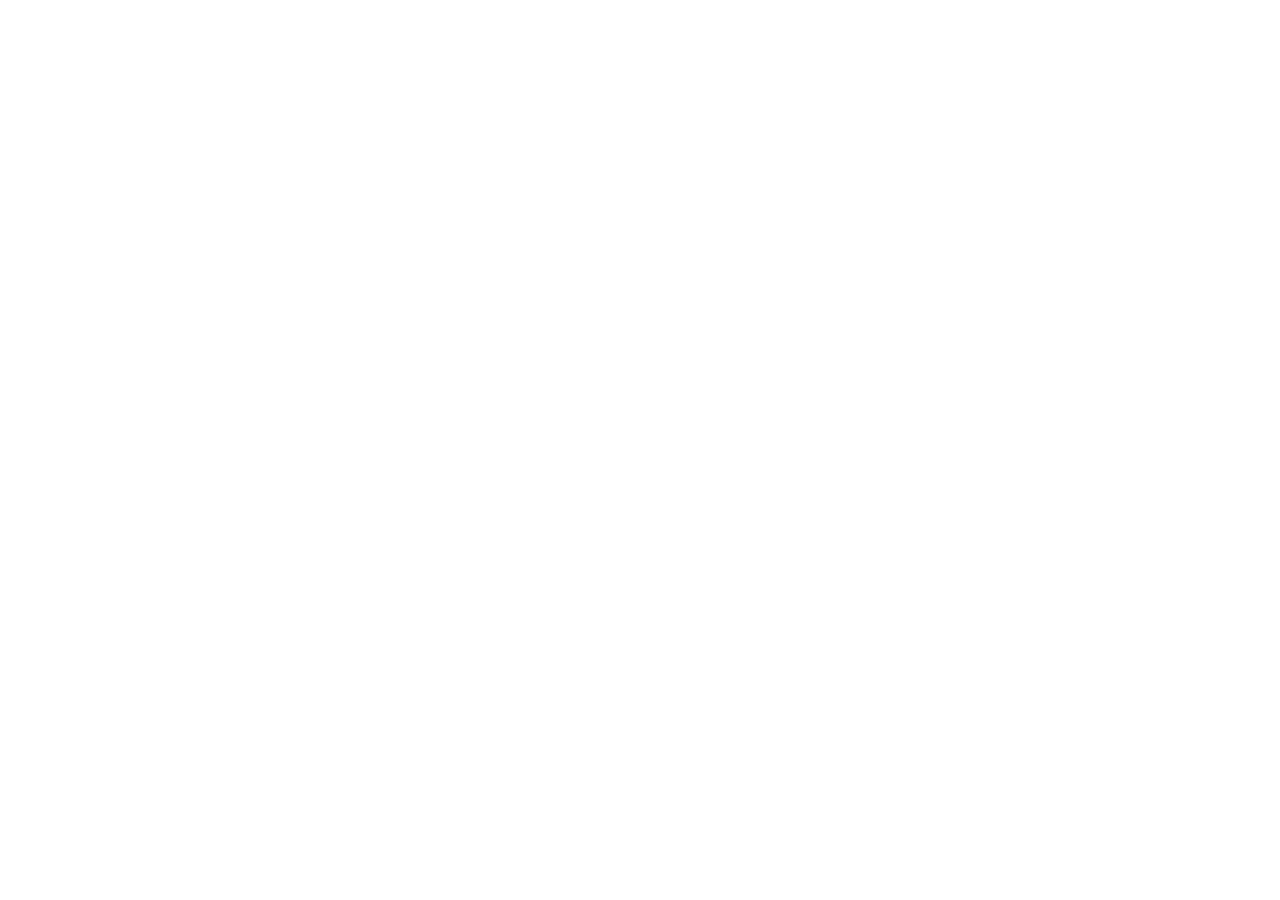
==== index.html @ 57864ed0 "feature/admin" ====
<!doctype html>
<html lang="en">
  <head>
    <meta charset="UTF-8" />
    <link rel="icon" type="image/svg+xml" href="/favicon.svg" />
    <meta name="viewport" content="width=device-width, initial-scale=1.0" />
    <title>real-estate-property-management-platform-</title>
  </head>
  <body>
    <div id="root"></div>
    <script type="module" src="/src/main.jsx"></script>
  </body>
</html>
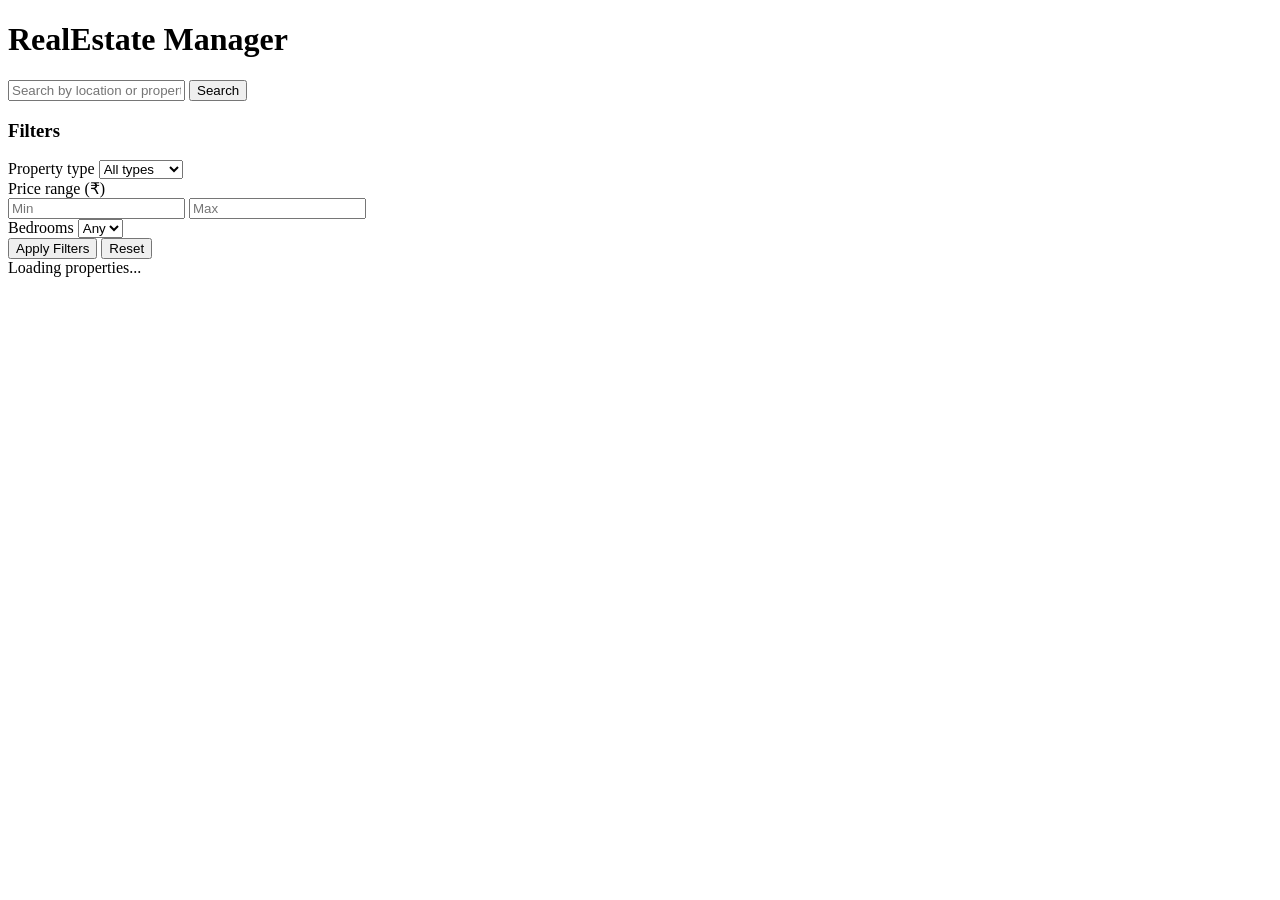
==== commit 16602164: "add index.html" ====
--- a/index.html
+++ b/index.html
@@ -1,13 +1,72 @@
-<!doctype html>
+<!DOCTYPE html>
 <html lang="en">
-  <head>
-    <meta charset="UTF-8" />
-    <link rel="icon" type="image/svg+xml" href="/favicon.svg" />
-    <meta name="viewport" content="width=device-width, initial-scale=1.0" />
-    <title>real-estate-property-management-platform-</title>
-  </head>
-  <body>
-    <div id="root"></div>
-    <script type="module" src="/src/main.jsx"></script>
-  </body>
-</html>
+<head>
+  <meta charset="UTF-8" />
+  <meta name="viewport" content="width=device-width, initial-scale=1.0" />
+  <title>Search Properties - RealEstate Manager</title>
+  <!-- <link rel="stylesheet" href="index.css" /> -->
+</head>
+<body onload="loadProperties()">
+
+  <div class="search-header">
+    <h1>Real<span>Estate</span> Manager</h1>
+    <div class="search-bar">
+      <input
+        type="text"
+        id="searchInput"
+        placeholder="Search by location or property name..."
+        onkeypress="handleSearchKeypress(event)"
+      />
+      <button onclick="applyFilters()">Search</button>
+    </div>
+  </div>
+
+  <div class="page-body">
+
+    <div class="filters-panel">
+      <h3>Filters</h3>
+
+      <div class="filter-group">
+        <label for="typeFilter">Property type</label>
+        <select id="typeFilter">
+          <option value="all">All types</option>
+          <option value="apartment">Apartment</option>
+          <option value="house">House</option>
+          <option value="villa">Villa</option>
+          <option value="plot">Plot</option>
+        </select>
+      </div>
+
+      <div class="filter-group">
+        <label>Price range (₹)</label>
+        <div class="price-inputs">
+          <input type="number" id="minPrice" placeholder="Min" />
+          <input type="number" id="maxPrice" placeholder="Max" />
+        </div>
+      </div>
+
+      <div class="filter-group">
+        <label for="bedroomsFilter">Bedrooms</label>
+        <select id="bedroomsFilter">
+          <option value="any">Any</option>
+          <option value="1">1</option>
+          <option value="2">2</option>
+          <option value="3">3</option>
+          <option value="4">4+</option>
+        </select>
+      </div>
+
+      <button class="btn-apply" onclick="applyFilters()">Apply Filters</button>
+      <button class="btn-reset" onclick="resetFilters()">Reset</button>
+    </div>
+
+    <div class="results-area">
+      <div class="results-meta" id="resultsMeta">Loading properties...</div>
+      <div class="results-grid" id="resultsGrid"></div>
+    </div>
+
+  </div>
+
+  <script src="index.js"></script>
+</body>
+</html>
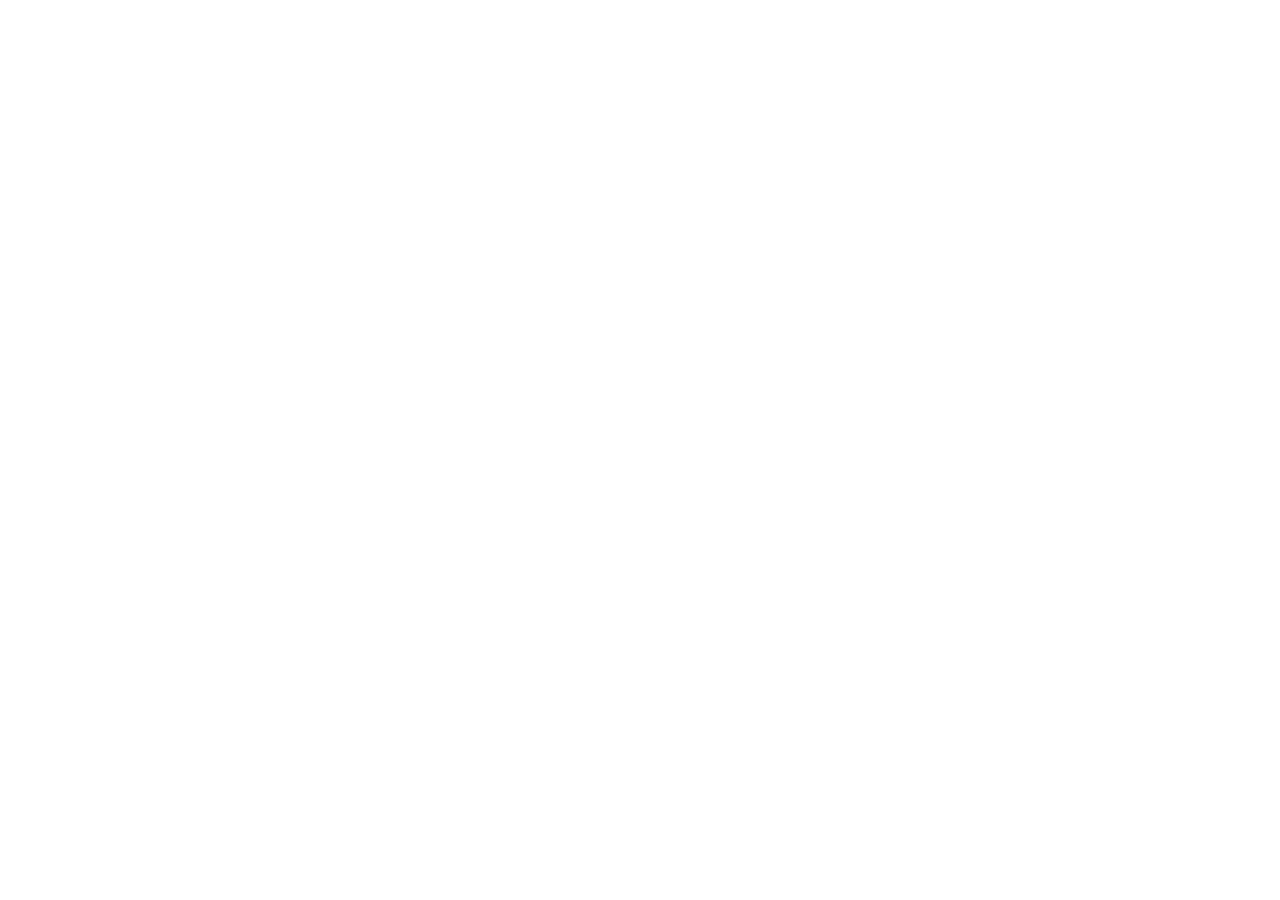
==== commit 25df5a37: "Merge pull request #5 from priyanshigoyal1cs24-jpg/feature/admin Feature/admin" ====
--- a/index.html
+++ b/index.html
@@ -1,72 +1,13 @@
-<!DOCTYPE html>
+<!doctype html>
 <html lang="en">
-<head>
-  <meta charset="UTF-8" />
-  <meta name="viewport" content="width=device-width, initial-scale=1.0" />
-  <title>Search Properties - RealEstate Manager</title>
-  <!-- <link rel="stylesheet" href="index.css" /> -->
-</head>
-<body onload="loadProperties()">
-
-  <div class="search-header">
-    <h1>Real<span>Estate</span> Manager</h1>
-    <div class="search-bar">
-      <input
-        type="text"
-        id="searchInput"
-        placeholder="Search by location or property name..."
-        onkeypress="handleSearchKeypress(event)"
-      />
-      <button onclick="applyFilters()">Search</button>
-    </div>
-  </div>
-
-  <div class="page-body">
-
-    <div class="filters-panel">
-      <h3>Filters</h3>
-
-      <div class="filter-group">
-        <label for="typeFilter">Property type</label>
-        <select id="typeFilter">
-          <option value="all">All types</option>
-          <option value="apartment">Apartment</option>
-          <option value="house">House</option>
-          <option value="villa">Villa</option>
-          <option value="plot">Plot</option>
-        </select>
-      </div>
-
-      <div class="filter-group">
-        <label>Price range (₹)</label>
-        <div class="price-inputs">
-          <input type="number" id="minPrice" placeholder="Min" />
-          <input type="number" id="maxPrice" placeholder="Max" />
-        </div>
-      </div>
-
-      <div class="filter-group">
-        <label for="bedroomsFilter">Bedrooms</label>
-        <select id="bedroomsFilter">
-          <option value="any">Any</option>
-          <option value="1">1</option>
-          <option value="2">2</option>
-          <option value="3">3</option>
-          <option value="4">4+</option>
-        </select>
-      </div>
-
-      <button class="btn-apply" onclick="applyFilters()">Apply Filters</button>
-      <button class="btn-reset" onclick="resetFilters()">Reset</button>
-    </div>
-
-    <div class="results-area">
-      <div class="results-meta" id="resultsMeta">Loading properties...</div>
-      <div class="results-grid" id="resultsGrid"></div>
-    </div>
-
-  </div>
-
-  <script src="index.js"></script>
-</body>
-</html>+  <head>
+    <meta charset="UTF-8" />
+    <link rel="icon" type="image/svg+xml" href="/favicon.svg" />
+    <meta name="viewport" content="width=device-width, initial-scale=1.0" />
+    <title>real-estate-property-management-platform-</title>
+  </head>
+  <body>
+    <div id="root"></div>
+    <script type="module" src="/src/main.jsx"></script>
+  </body>
+</html>
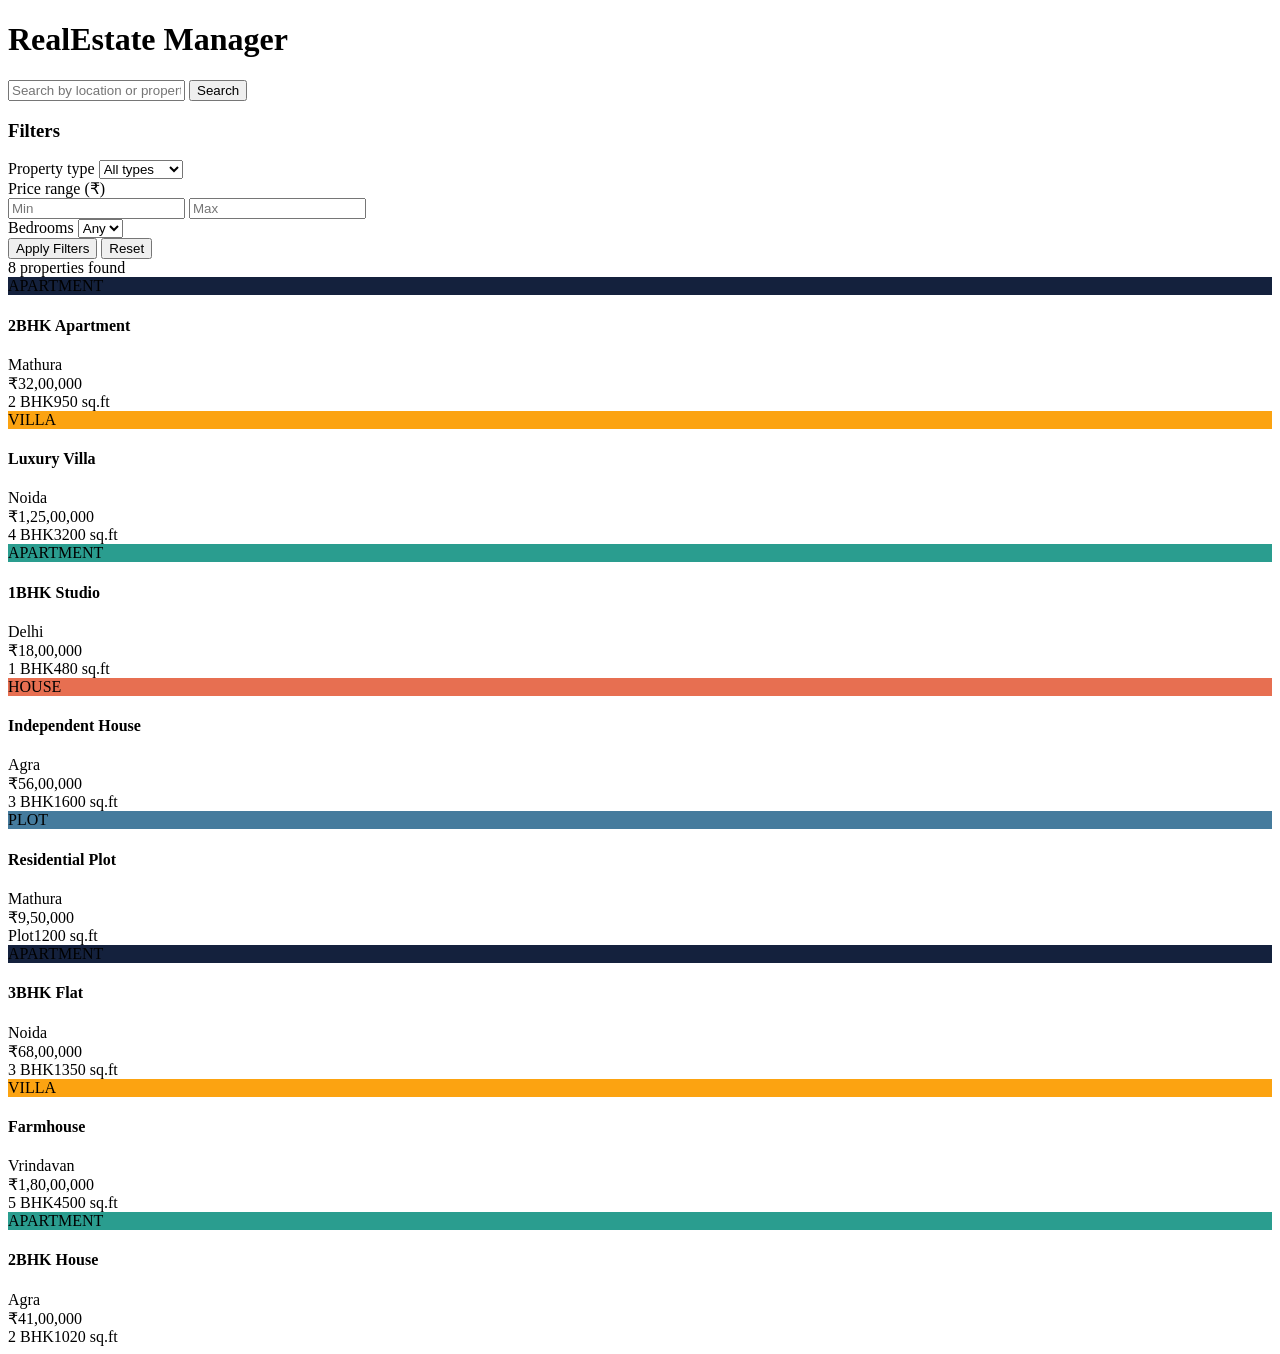
==== commit cabef54a: "Uncomment stylesheet link in index.html" ====
--- a/index.html
+++ b/index.html
@@ -1,13 +1,72 @@
-<!doctype html>
+<!DOCTYPE html>
 <html lang="en">
-  <head>
-    <meta charset="UTF-8" />
-    <link rel="icon" type="image/svg+xml" href="/favicon.svg" />
-    <meta name="viewport" content="width=device-width, initial-scale=1.0" />
-    <title>real-estate-property-management-platform-</title>
-  </head>
-  <body>
-    <div id="root"></div>
-    <script type="module" src="/src/main.jsx"></script>
-  </body>
+<head>
+  <meta charset="UTF-8" />
+  <meta name="viewport" content="width=device-width, initial-scale=1.0" />
+  <title>Search Properties - RealEstate Manager</title>
+  <!-- <link rel="stylesheet"  href="index.css" /> -->
+</head>
+<body onload="loadProperties()">
+
+  <div class="search-header">
+    <h1>Real<span>Estate</span> Manager</h1>
+    <div class="search-bar">
+      <input
+        type="text"
+        id="searchInput"
+        placeholder="Search by location or property name..."
+        onkeypress="handleSearchKeypress(event)"
+      />
+      <button onclick="applyFilters()">Search</button>
+    </div>
+  </div>
+
+  <div class="page-body">
+
+    <div class="filters-panel">
+      <h3>Filters</h3>
+
+      <div class="filter-group">
+        <label for="typeFilter">Property type</label>
+        <select id="typeFilter">
+          <option value="all">All types</option>
+          <option value="apartment">Apartment</option>
+          <option value="house">House</option>
+          <option value="villa">Villa</option>
+          <option value="plot">Plot</option>
+        </select>
+      </div>
+
+      <div class="filter-group">
+        <label>Price range (₹)</label>
+        <div class="price-inputs">
+          <input type="number" id="minPrice" placeholder="Min" />
+          <input type="number" id="maxPrice" placeholder="Max" />
+        </div>
+      </div>
+
+      <div class="filter-group">
+        <label for="bedroomsFilter">Bedrooms</label>
+        <select id="bedroomsFilter">
+          <option value="any">Any</option>
+          <option value="1">1</option>
+          <option value="2">2</option>
+          <option value="3">3</option>
+          <option value="4">4+</option>
+        </select>
+      </div>
+
+      <button class="btn-apply" onclick="applyFilters()">Apply Filters</button>
+      <button class="btn-reset" onclick="resetFilters()">Reset</button>
+    </div>
+
+    <div class="results-area">
+      <div class="results-meta" id="resultsMeta">Loading properties...</div>
+      <div class="results-grid" id="resultsGrid"></div>
+    </div>
+
+  </div>
+
+  <script src="index.js"></script>
+</body>
 </html>
--- a/index.css
+++ b/index.css
@@ -0,0 +1,220 @@
+* {
+  margin: 0;
+  padding: 0;
+  box-sizing: border-box;
+}
+
+body {
+  font-family: "Segoe UI", Arial, sans-serif;
+  background-color: #f5f6f8;
+  color: #222;
+}
+
+
+.search-header {
+  background-color: #14213d;
+  padding: 20px 30px;
+}
+
+.search-header h1 {
+  color: #fff;
+  font-size: 20px;
+  margin-bottom: 14px;
+}
+
+.search-header h1 span {
+  color: #fca311;
+}
+
+.search-bar {
+  display: flex;
+  max-width: 700px;
+}
+
+.search-bar input {
+  flex: 1;
+  padding: 11px 14px;
+  border: none;
+  border-radius: 4px 0 0 4px;
+  font-size: 14px;
+}
+
+.search-bar input:focus {
+  outline: none;
+}
+
+.search-bar button {
+  padding: 11px 22px;
+  background-color: #fca311;
+  color: #14213d;
+  font-weight: 600;
+  border: none;
+  border-radius: 0 4px 4px 0;
+  cursor: pointer;
+}
+
+.search-bar button:hover {
+  background-color: #e6940a;
+}
+
+
+.page-body {
+  display: flex;
+  align-items: flex-start;
+  gap: 24px;
+  padding: 24px 30px;
+}
+
+.filters-panel {
+  background-color: #fff;
+  border-radius: 6px;
+  padding: 20px;
+  width: 260px;
+  flex-shrink: 0;
+  box-shadow: 0 1px 6px rgba(0, 0, 0, 0.08);
+}
+
+.filters-panel h3 {
+  font-size: 15px;
+  margin-bottom: 16px;
+  color: #14213d;
+}
+
+.filter-group {
+  margin-bottom: 18px;
+}
+
+.filter-group label {
+  display: block;
+  font-size: 13px;
+  color: #444;
+  margin-bottom: 6px;
+}
+
+.filter-group select,
+.filter-group input {
+  width: 100%;
+  padding: 8px 10px;
+  border: 1px solid #ccc;
+  border-radius: 4px;
+  font-size: 13px;
+}
+
+.price-inputs {
+  display: flex;
+  gap: 8px;
+}
+
+.checkbox-row {
+  display: flex;
+  align-items: center;
+  gap: 8px;
+  font-size: 13px;
+  margin-bottom: 6px;
+  color: #444;
+}
+
+.checkbox-row input {
+  width: auto;
+}
+
+.btn-apply {
+  width: 100%;
+  padding: 10px;
+  background-color: #14213d;
+  color: #fff;
+  border: none;
+  border-radius: 4px;
+  cursor: pointer;
+  font-size: 14px;
+  margin-top: 6px;
+}
+
+.btn-apply:hover {
+  background-color: #1f2f57;
+}
+
+.btn-reset {
+  width: 100%;
+  padding: 9px;
+  background-color: transparent;
+  color: #14213d;
+  border: 1px solid #14213d;
+  border-radius: 4px;
+  cursor: pointer;
+  font-size: 13px;
+  margin-top: 8px;
+}
+
+.btn-reset:hover {
+  background-color: #f0f0f0;
+}
+
+.results-area {
+  flex: 1;
+}
+
+.results-meta {
+  font-size: 14px;
+  color: #555;
+  margin-bottom: 14px;
+}
+
+.results-grid {
+  display: grid;
+  grid-template-columns: repeat(auto-fill, minmax(240px, 1fr));
+  gap: 18px;
+}
+
+.property-card {
+  background-color: #fff;
+  border-radius: 6px;
+  overflow: hidden;
+  box-shadow: 0 1px 6px rgba(0, 0, 0, 0.08);
+}
+
+.property-thumb {
+  height: 140px;
+  display: flex;
+  align-items: center;
+  justify-content: center;
+  color: #fff;
+  font-size: 13px;
+  font-weight: 600;
+}
+
+.property-info {
+  padding: 14px;
+}
+
+.property-info h4 {
+  font-size: 15px;
+  color: #14213d;
+  margin-bottom: 4px;
+}
+
+.property-info .location {
+  font-size: 12px;
+  color: #777;
+  margin-bottom: 8px;
+}
+
+.property-info .price {
+  font-size: 16px;
+  font-weight: 700;
+  color: #fca311;
+  margin-bottom: 8px;
+}
+
+.property-meta {
+  display: flex;
+  gap: 12px;
+  font-size: 12px;
+  color: #555;
+}
+
+.no-results {
+  text-align: center;
+  padding: 60px 20px;
+  color: #777;
+}
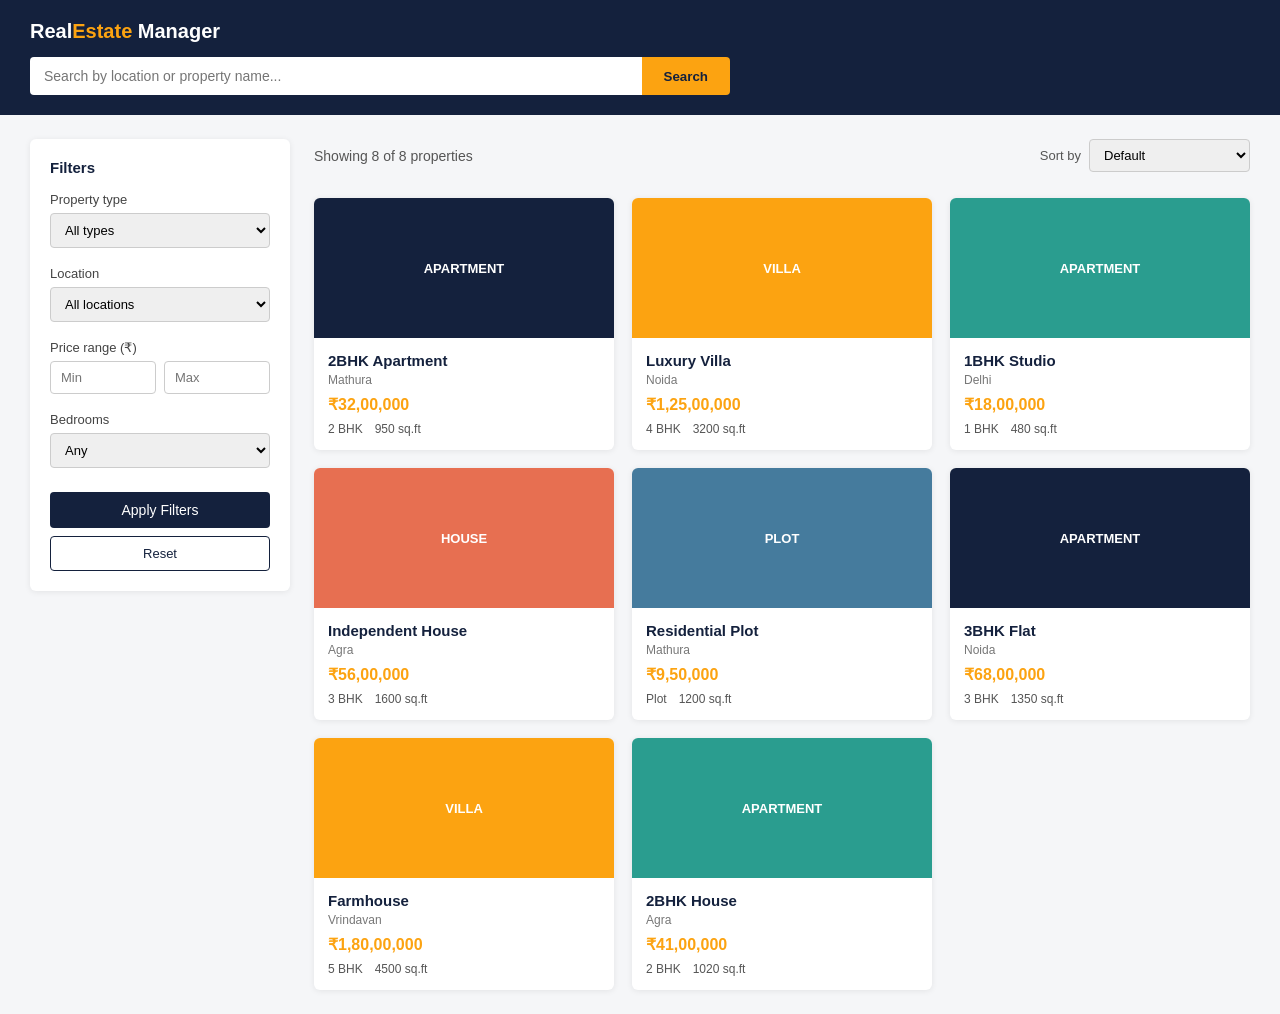
==== commit 846adadc: "Add search filter functionality" ====
--- a/index.html
+++ b/index.html
@@ -4,10 +4,11 @@
   <meta charset="UTF-8" />
   <meta name="viewport" content="width=device-width, initial-scale=1.0" />
   <title>Search Properties - RealEstate Manager</title>
-  <!-- <link rel="stylesheet"  href="index.css" /> -->
+  <link rel="stylesheet" href="search.css" />
 </head>
 <body onload="loadProperties()">
 
+  <!-- ===== Top search bar ===== -->
   <div class="search-header">
     <h1>Real<span>Estate</span> Manager</h1>
     <div class="search-bar">
@@ -23,6 +24,7 @@
 
   <div class="page-body">
 
+    <!-- ===== Filters sidebar ===== -->
     <div class="filters-panel">
       <h3>Filters</h3>
 
@@ -38,11 +40,19 @@
       </div>
 
       <div class="filter-group">
+        <label for="locationFilter">Location</label>
+        <select id="locationFilter">
+          <option value="all">All locations</option>
+        </select>
+      </div>
+
+      <div class="filter-group">
         <label>Price range (₹)</label>
         <div class="price-inputs">
           <input type="number" id="minPrice" placeholder="Min" />
           <input type="number" id="maxPrice" placeholder="Max" />
         </div>
+        <div class="error-text" id="priceError">Min price, max price se zyada nahi ho sakta.</div>
       </div>
 
       <div class="filter-group">
@@ -60,13 +70,27 @@
       <button class="btn-reset" onclick="resetFilters()">Reset</button>
     </div>
 
+    <!-- ===== Results ===== -->
     <div class="results-area">
-      <div class="results-meta" id="resultsMeta">Loading properties...</div>
+      <div class="results-top">
+        <div class="results-meta" id="resultsMeta">Loading properties...</div>
+        <div class="sort-box">
+          <label for="sortSelect">Sort by</label>
+          <select id="sortSelect">
+            <option value="default">Default</option>
+            <option value="price-low">Price: Low to High</option>
+            <option value="price-high">Price: High to Low</option>
+            <option value="area-high">Area: Large to Small</option>
+            <option value="area-low">Area: Small to Large</option>
+          </select>
+        </div>
+      </div>
+      <div class="active-filters" id="activeFilters"></div>
       <div class="results-grid" id="resultsGrid"></div>
     </div>
 
   </div>
 
-  <script src="index.js"></script>
+  <script src="filter.js"></script>
 </body>
-</html>
+</html>
--- a/search.css
+++ b/search.css
@@ -0,0 +1,294 @@
+
+* {
+  margin: 0;
+  padding: 0;
+  box-sizing: border-box;
+}
+
+body {
+  font-family: "Segoe UI", Arial, sans-serif;
+  background-color: #f5f6f8;
+  color: #222;
+}
+
+/* ---------- Top search bar ---------- */
+
+.search-header {
+  background-color: #14213d;
+  padding: 20px 30px;
+}
+
+.search-header h1 {
+  color: #fff;
+  font-size: 20px;
+  margin-bottom: 14px;
+}
+
+.search-header h1 span {
+  color: #fca311;
+}
+
+.search-bar {
+  display: flex;
+  max-width: 700px;
+}
+
+.search-bar input {
+  flex: 1;
+  padding: 11px 14px;
+  border: none;
+  border-radius: 4px 0 0 4px;
+  font-size: 14px;
+}
+
+.search-bar input:focus {
+  outline: none;
+}
+
+.search-bar button {
+  padding: 11px 22px;
+  background-color: #fca311;
+  color: #14213d;
+  font-weight: 600;
+  border: none;
+  border-radius: 0 4px 4px 0;
+  cursor: pointer;
+}
+
+.search-bar button:hover {
+  background-color: #e6940a;
+}
+
+/* ---------- Layout: sidebar + results ---------- */
+
+.page-body {
+  display: flex;
+  align-items: flex-start;
+  gap: 24px;
+  padding: 24px 30px;
+}
+
+.filters-panel {
+  background-color: #fff;
+  border-radius: 6px;
+  padding: 20px;
+  width: 260px;
+  flex-shrink: 0;
+  box-shadow: 0 1px 6px rgba(0, 0, 0, 0.08);
+}
+
+.filters-panel h3 {
+  font-size: 15px;
+  margin-bottom: 16px;
+  color: #14213d;
+}
+
+.filter-group {
+  margin-bottom: 18px;
+}
+
+.filter-group label {
+  display: block;
+  font-size: 13px;
+  color: #444;
+  margin-bottom: 6px;
+}
+
+.filter-group select,
+.filter-group input {
+  width: 100%;
+  padding: 8px 10px;
+  border: 1px solid #ccc;
+  border-radius: 4px;
+  font-size: 13px;
+}
+
+.price-inputs {
+  display: flex;
+  gap: 8px;
+}
+
+.checkbox-row {
+  display: flex;
+  align-items: center;
+  gap: 8px;
+  font-size: 13px;
+  margin-bottom: 6px;
+  color: #444;
+}
+
+.checkbox-row input {
+  width: auto;
+}
+
+.btn-apply {
+  width: 100%;
+  padding: 10px;
+  background-color: #14213d;
+  color: #fff;
+  border: none;
+  border-radius: 4px;
+  cursor: pointer;
+  font-size: 14px;
+  margin-top: 6px;
+}
+
+.btn-apply:hover {
+  background-color: #1f2f57;
+}
+
+.btn-reset {
+  width: 100%;
+  padding: 9px;
+  background-color: transparent;
+  color: #14213d;
+  border: 1px solid #14213d;
+  border-radius: 4px;
+  cursor: pointer;
+  font-size: 13px;
+  margin-top: 8px;
+}
+
+.btn-reset:hover {
+  background-color: #f0f0f0;
+}
+
+/* ---------- Results ---------- */
+
+.results-area {
+  flex: 1;
+}
+
+.results-meta {
+  font-size: 14px;
+  color: #555;
+  margin-bottom: 14px;
+}
+
+.results-grid {
+  display: grid;
+  grid-template-columns: repeat(auto-fill, minmax(240px, 1fr));
+  gap: 18px;
+}
+
+.property-card {
+  background-color: #fff;
+  border-radius: 6px;
+  overflow: hidden;
+  box-shadow: 0 1px 6px rgba(0, 0, 0, 0.08);
+}
+
+.property-thumb {
+  height: 140px;
+  display: flex;
+  align-items: center;
+  justify-content: center;
+  color: #fff;
+  font-size: 13px;
+  font-weight: 600;
+}
+
+.property-info {
+  padding: 14px;
+}
+
+.property-info h4 {
+  font-size: 15px;
+  color: #14213d;
+  margin-bottom: 4px;
+}
+
+.property-info .location {
+  font-size: 12px;
+  color: #777;
+  margin-bottom: 8px;
+}
+
+.property-info .price {
+  font-size: 16px;
+  font-weight: 700;
+  color: #fca311;
+  margin-bottom: 8px;
+}
+
+.property-meta {
+  display: flex;
+  gap: 12px;
+  font-size: 12px;
+  color: #555;
+}
+
+.no-results {
+  text-align: center;
+  padding: 60px 20px;
+  color: #777;
+}
+
+/* ---------- Extra features: sort, chips, error ---------- */
+
+.results-top {
+  display: flex;
+  justify-content: space-between;
+  align-items: center;
+  margin-bottom: 12px;
+}
+
+.results-top .results-meta {
+  margin-bottom: 0;
+}
+
+.sort-box {
+  display: flex;
+  align-items: center;
+  gap: 8px;
+  font-size: 13px;
+  color: #555;
+}
+
+.sort-box select {
+  padding: 7px 10px;
+  border: 1px solid #ccc;
+  border-radius: 4px;
+  font-size: 13px;
+}
+
+.active-filters {
+  display: flex;
+  flex-wrap: wrap;
+  gap: 8px;
+  margin-bottom: 14px;
+}
+
+.chip {
+  background-color: #fff3d6;
+  color: #14213d;
+  border: 1px solid #fca311;
+  border-radius: 20px;
+  padding: 4px 10px;
+  font-size: 12px;
+}
+
+.chip button {
+  background: none;
+  border: none;
+  margin-left: 6px;
+  cursor: pointer;
+  color: #14213d;
+  font-size: 14px;
+}
+
+.clear-all {
+  background: none;
+  border: none;
+  color: #d64545;
+  font-size: 12px;
+  cursor: pointer;
+  text-decoration: underline;
+}
+
+.error-text {
+  color: #d64545;
+  font-size: 12px;
+  margin-top: 6px;
+  display: none;
+}
